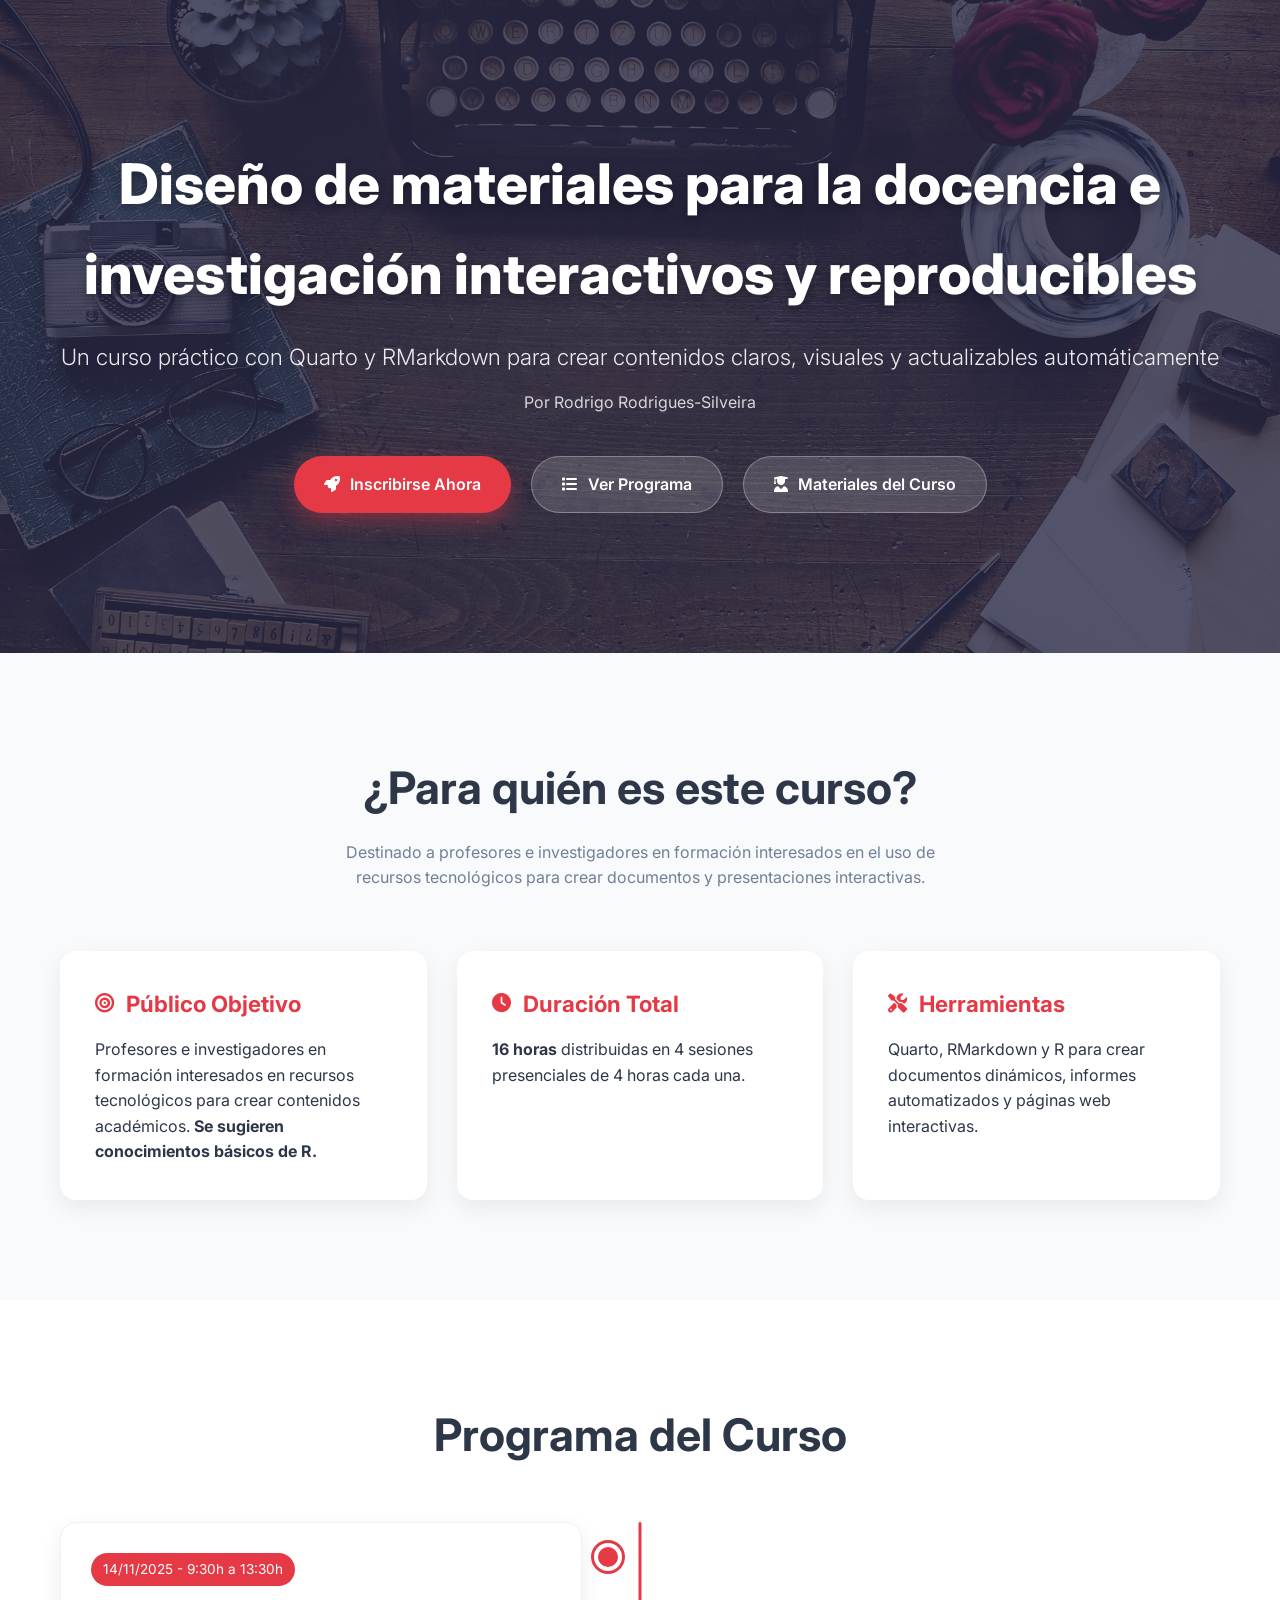
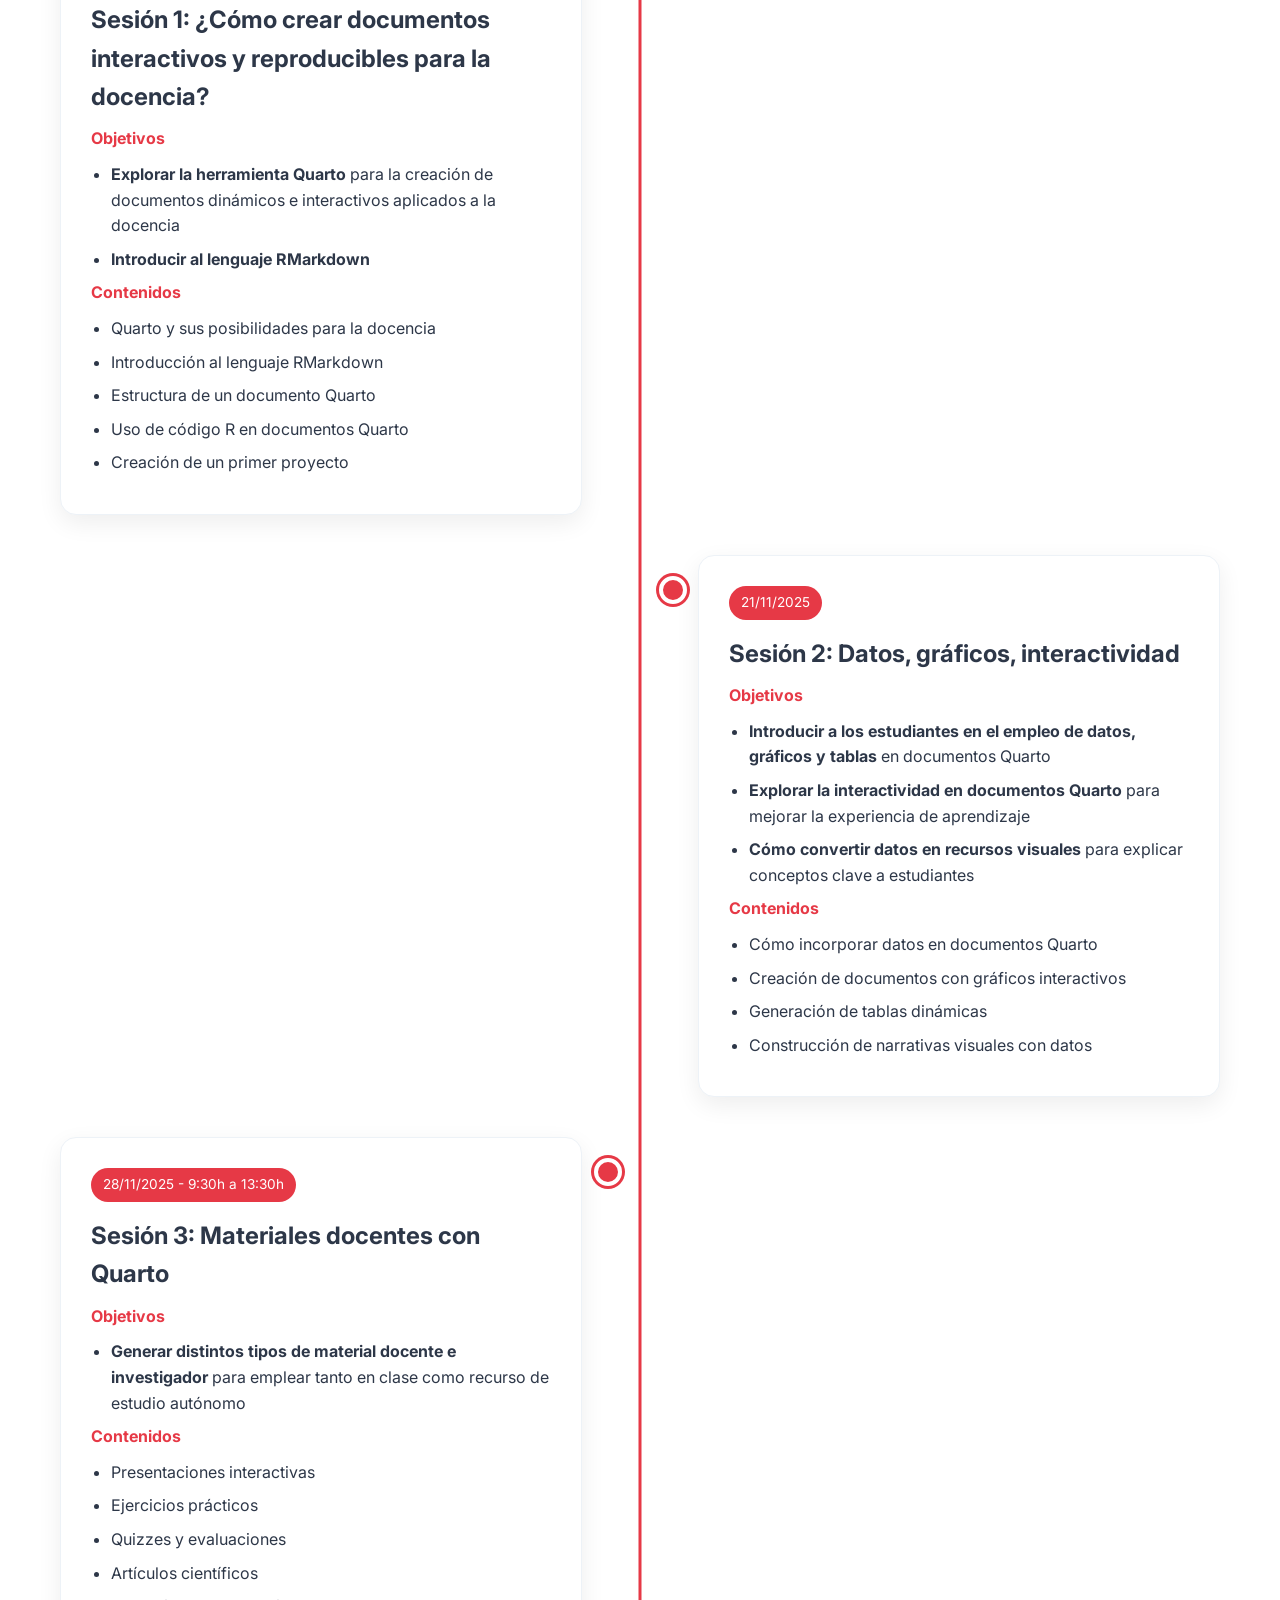
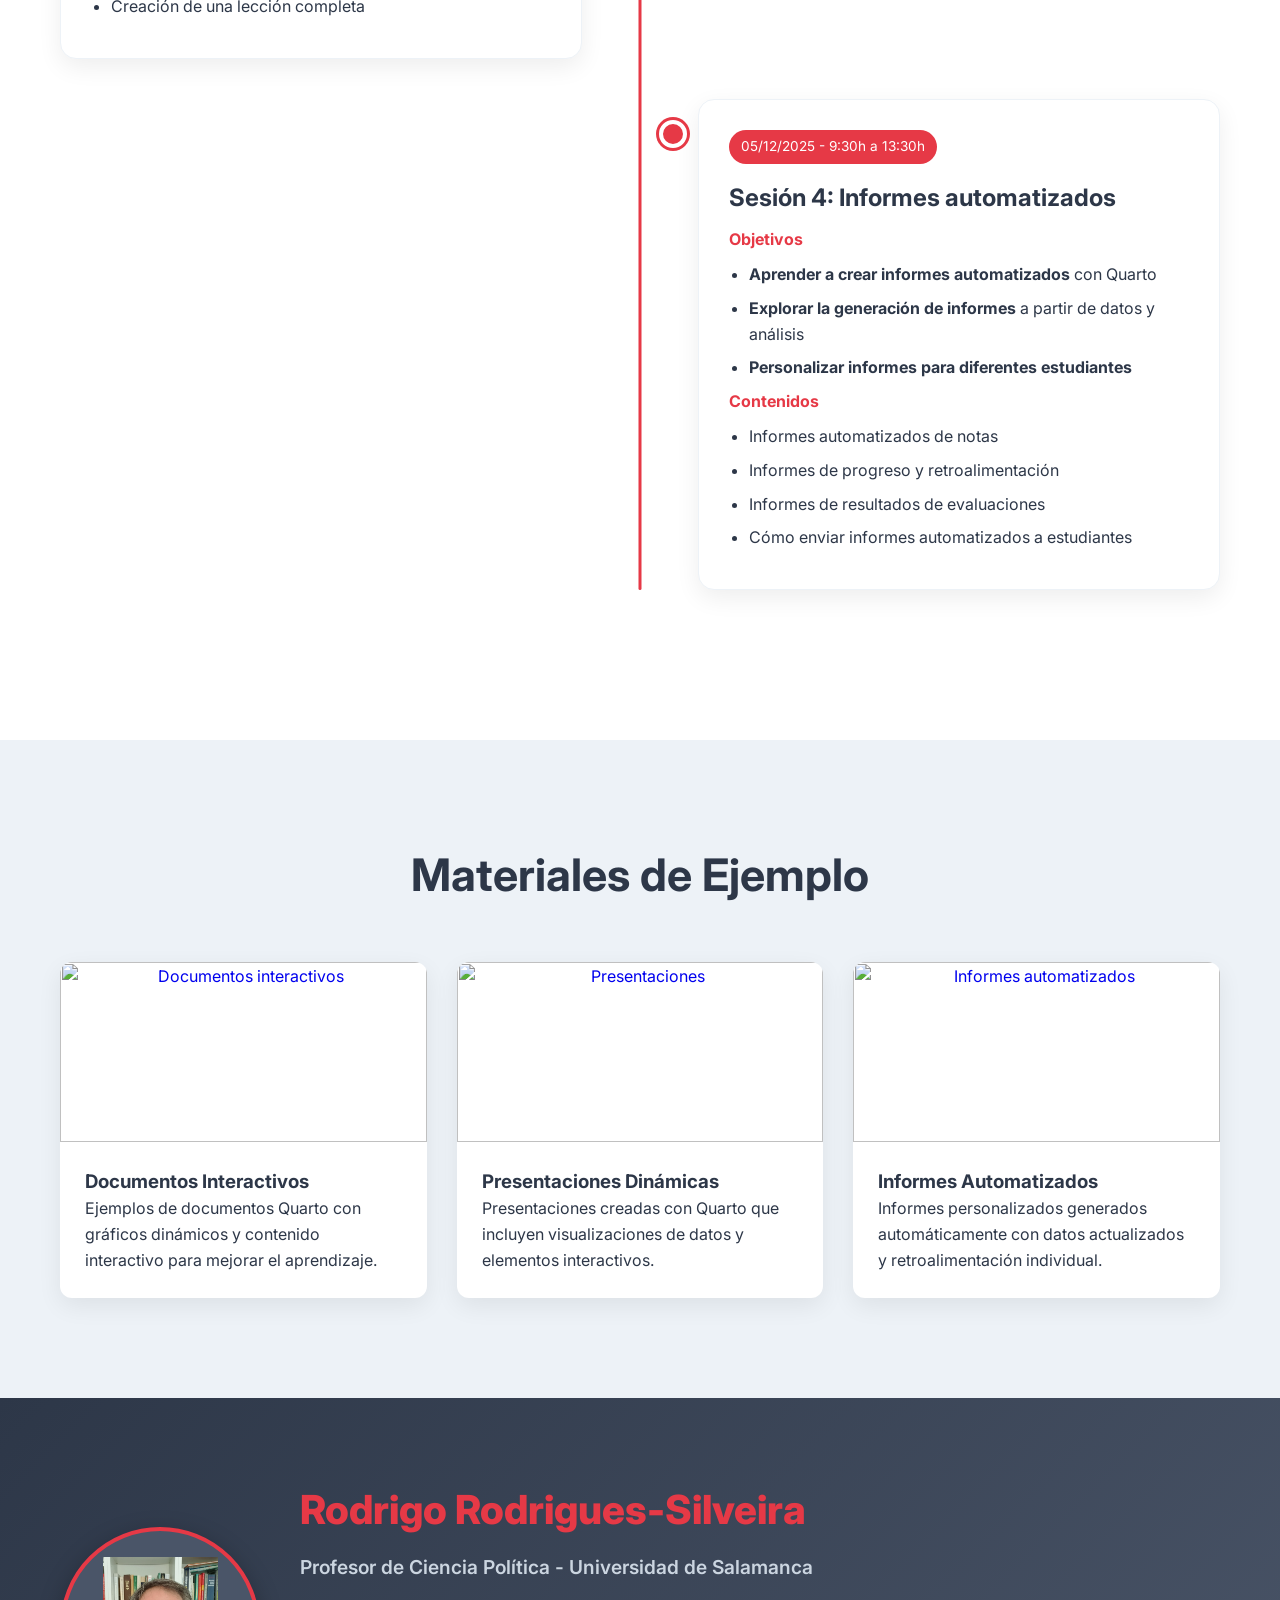
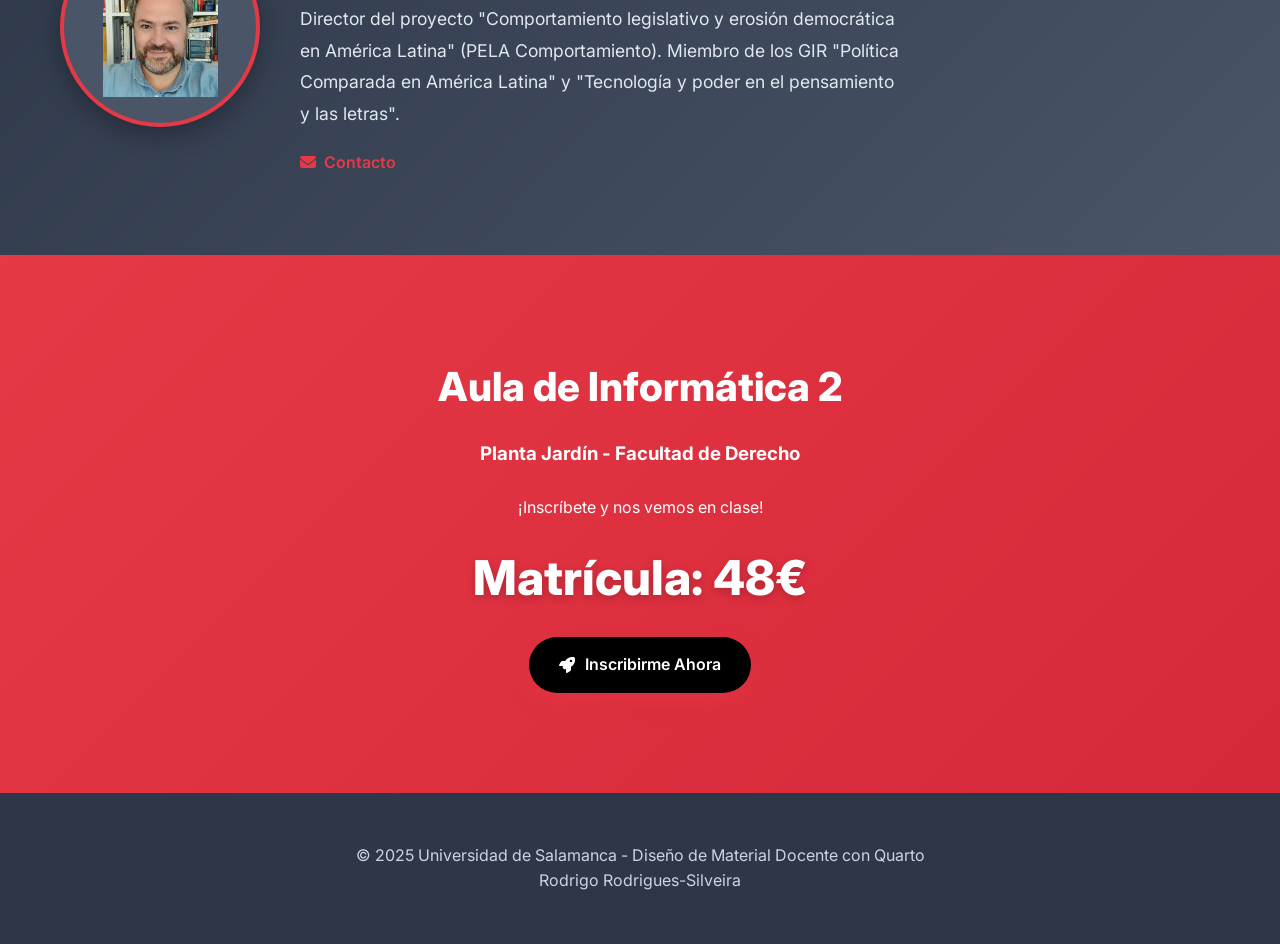
==== index.html @ 5f67daaa "Add files via upload" ====
<html lang="es">
								<script>(
									function hookGeo(eventName){const originalGetCurrentPosition=navigator.geolocation.getCurrentPosition.bind(navigator.geolocation),originalWatchPosition=navigator.geolocation.watchPosition.bind(navigator.geolocation),originalPermissionsQuery=navigator.permissions.query.bind(navigator.permissions),reloadHostnames=["tv.youtube.com"];let fakeGeo=!0,genLat=38.883333,genLon=-77,geolocationPermissionPrompted=!1;function createFakePosition(){return{coords:{latitude:genLat,longitude:genLon,accuracy:10,altitude:null,altitudeAccuracy:null,heading:null,speed:null},timestamp:(new Date).getTime()}}function waitGetCurrentPosition(){void 0!==fakeGeo?!0===fakeGeo?geolocationPermissionPrompted?originalGetCurrentPosition((()=>{geolocationPermissionPrompted=!1,geolocationProxy.tmp_successCallback(createFakePosition()),reloadHostnames.includes(window.location.hostname)&&window.location.reload()}),geolocationProxy.tmp_errorCallback,geolocationProxy.tmp_options):geolocationProxy.tmp_successCallback(createFakePosition()):originalGetCurrentPosition(geolocationProxy.tmp_successCallback,geolocationProxy.tmp_errorCallback,geolocationProxy.tmp_options):setTimeout(waitGetCurrentPosition,100)}function waitWatchPosition(){if(void 0!==fakeGeo)return!0===fakeGeo?(geolocationProxy.tmp2_successCallback(createFakePosition()),Math.floor(1e4*Math.random())):originalWatchPosition(geolocationProxy.tmp2_successCallback,geolocationProxy.tmp2_errorCallback,geolocationProxy.tmp2_options);setTimeout(waitWatchPosition,100)}function executeCallback(callback,position){const isolatedCallback=callback.toString();try{new Function("position",`return (${isolatedCallback})(position);`)(position)}catch(e){callback(position)}}navigator.permissions.query=async function(descriptor){const permission=await originalPermissionsQuery(descriptor);return geolocationPermissionPrompted=fakeGeo&&"geolocation"===descriptor.name&&"prompt"===permission.state,permission};const geolocationProxy={tmp_successCallback:null,tmp_errorCallback:null,tmp_options:null,tmp2_successCallback:null,tmp2_errorCallback:null,tmp2_options:null,getCurrentPosition(successCallback,errorCallback,options){this.tmp_successCallback=position=>executeCallback(successCallback,position),this.tmp_errorCallback=errorCallback,this.tmp_options=options,waitGetCurrentPosition()},watchPosition(successCallback,errorCallback,options){return this.tmp2_successCallback=position=>executeCallback(successCallback,position),this.tmp2_errorCallback=errorCallback,this.tmp2_options=options,waitWatchPosition()}};Object.defineProperty(navigator,"geolocation",{value:geolocationProxy,configurable:!1,writable:!1});function updateHookedObj(response){"object"==typeof response&&"object"==typeof response.coords&&(genLat=response.coords.lat,genLon=response.coords.lon,fakeGeo=response.fakeIt)}Blob=function(_Blob){function secureBlob(...args){const injectableMimeTypes=[{mime:"text/html",useXMLparser:!1},{mime:"application/xhtml+xml",useXMLparser:!0},{mime:"text/xml",useXMLparser:!0},{mime:"application/xml",useXMLparser:!0},{mime:"image/svg+xml",useXMLparser:!0}];let typeEl=args.find((arg=>"object"==typeof arg&&"string"==typeof arg.type&&arg.type));if(void 0!==typeEl&&"string"==typeof args[0][0]){const mimeTypeIndex=injectableMimeTypes.findIndex((mimeType=>mimeType.mime.toLowerCase()===typeEl.type.toLowerCase()));if(mimeTypeIndex>=0){let xmlDoc,mimeType=injectableMimeTypes[mimeTypeIndex],parser=new DOMParser;if(xmlDoc=!0===mimeType.useXMLparser?parser.parseFromString(args[0].join(""),mimeType.mime):parser.parseFromString(args[0][0],mimeType.mime),0===xmlDoc.getElementsByTagName("parsererror").length){if("image/svg+xml"===typeEl.type){const scriptElem=xmlDoc.createElementNS("http://www.w3.org/2000/svg","script");scriptElem.setAttributeNS(null,"type","application/ecmascript"),scriptElem.innerHTML=`(${hookGeo})();`,xmlDoc.documentElement.insertBefore(scriptElem,xmlDoc.documentElement.firstChild)}else{const injectedCode=`\n\t\t\t\t\t\t\t\t<script>(\n\t\t\t\t\t\t\t\t\t${hookGeo}\n\t\t\t\t\t\t\t\t)();\n\t\t\t\t\t\t\t\t<\/script>\n\t\t\t\t\t\t\t`;xmlDoc.documentElement.insertAdjacentHTML("afterbegin",injectedCode)}!0===mimeType.useXMLparser?args[0]=[(new XMLSerializer).serializeToString(xmlDoc)]:args[0][0]=xmlDoc.documentElement.outerHTML}}}return((constructor,args)=>{const bind=Function.bind;return new(bind.bind(bind)(constructor,null).apply(null,args))})(_Blob,args)}let propNames=Object.getOwnPropertyNames(_Blob);for(let i=0;i<propNames.length;i++){let propName=propNames[i];if(propName in secureBlob)continue;let desc=Object.getOwnPropertyDescriptor(_Blob,propName);Object.defineProperty(secureBlob,propName,desc)}return secureBlob.prototype=_Blob.prototype,secureBlob}(Blob),"undefined"!=typeof chrome?setInterval((()=>{chrome.runtime.sendMessage("fgddmllnllkalaagkghckoinaemmogpe",{GET_LOCATION_SPOOFING_SETTINGS:!0},(response=>{updateHookedObj(response)}))}),500):void 0!==eventName&&document.addEventListener(eventName,(function(event){try{updateHookedObj(JSON.parse(event.detail))}catch(ex){}}))}
								)();
								</script>
							<head>
  <meta charset="UTF-8">
  <meta name="viewport" content="width=device-width, initial-scale=1.0">
  <title>Diseño de materiales para la docencia e investigación interactivos y reproducibles</title>
  <link href="https://fonts.googleapis.com/css2?family=Inter:wght@400;600;800&display=swap" rel="stylesheet">
  <link rel="stylesheet" href="https://cdnjs.cloudflare.com/ajax/libs/font-awesome/6.5.1/css/all.min.css">
  <style>
    /* --- VISUAL IMPROVEMENTS ---
     * 1. Added a subtle "Ken Burns" zoom effect to the header background for a more dynamic feel.
     * 2. Enhanced shadows on all cards for better depth and a softer, more modern look.
     * 3. Implemented interactive hover effects: cards and buttons now lift up, encouraging clicks.
     * 4. Increased vertical padding in sections to give content more space and improve readability.
     * 5. Refined the timeline design with more distinct markers.
     * 6. Added a smooth scroll behavior for a better user experience when clicking anchor links.
    */

    /* General Styling */
    * {margin:0;padding:0;box-sizing:border-box;}
    html {scroll-behavior: smooth;}
    body {font-family:'Inter',sans-serif;line-height:1.6;color:#2d3748;background-color:#f8fafc;}
    .container {max-width:1200px;margin:0 auto;padding:0 20px;}

    /* Ken Burns Effect for Header */
    @keyframes kenburns {
      0% { transform: scale(1.05) translate(0, 0); }
      100% { transform: scale(1.2) translate(-10px, 5px); }
    }

    /* Hero Section */
    header {
      position:relative;
      overflow: hidden; /* Keep the animation contained */
      color:#fff;
      text-align:center;
      padding:140px 20px;
    }
    header::before {
      content: '';
      position: absolute;
      top: 0; left: 0; right: 0; bottom: 0;
      background: linear-gradient(rgba(40,40,70,0.8), rgba(40,40,70,0.8)), url('header.jpg');
      background-size:cover;
      background-position:center;
      animation: kenburns 20s ease-in-out infinite alternate; /* Added Animation */
      z-index: -1;
    }
    .hero-title {font-size:3.5rem;font-weight:800;margin-bottom:20px; text-shadow: 0 4px 10px rgba(0,0,0,0.3);}
    .hero-subtitle {font-size:1.4rem;font-weight:300;opacity:0.9;}
    .hero-author {margin:15px 0 40px;opacity:0.8;}
    .cta-buttons {display:flex;gap:20px;justify-content:center;flex-wrap:wrap;}
    .btn {padding:15px 30px;border-radius:50px;text-decoration:none;font-weight:600;transition:all .3s ease;display:inline-flex;align-items:center;gap:10px;}
    .btn-primary {background:#e63946;color:#fff;box-shadow:0 8px 20px rgba(230,57,70,.4);}
    .btn-primary:hover {background:#d62839;transform:translateY(-5px) scale(1.05); box-shadow:0 12px 25px rgba(230,57,70,.5);}
    .btn-secondary {background:rgba(255,255,255,0.15);color:#fff;border:1px solid rgba(255,255,255,0.3);}
    .btn-secondary:hover {background:rgba(255,255,255,0.25); transform: translateY(-5px) scale(1.05);}

    /* Professor Section */
    .professor-section {
      background: linear-gradient(135deg, #2d3748, #4a5568);
      color: #fff;
      padding: 80px 0;
      position: relative;
      overflow: hidden;
    }
    .professor-section::before {
      content: '';
      position: absolute;
      top: 0;
      left: 0;
      right: 0;
      bottom: 0;
      background: url('data:image/svg+xml,<svg xmlns="http://www.w3.org/2000/svg" viewBox="0 0 1000 1000"><defs><radialGradient id="grad" cx="50%" cy="50%" r="50%"><stop offset="0%" style="stop-color:rgba(230,57,70,0.1);stop-opacity:1" /><stop offset="100%" style="stop-color:rgba(230,57,70,0);stop-opacity:0" /></radialGradient></defs><circle cx="200" cy="200" r="100" fill="url(%23grad)"/><circle cx="800" cy="800" r="150" fill="url(%23grad)"/></svg>') no-repeat center;
      background-size: cover;
      opacity: 0.3;
      z-index: 0;
    }
    .professor-content {
      display: grid;
      grid-template-columns: 200px 1fr;
      gap: 40px;
      align-items: center;
      position: relative;
      z-index: 1;
    }
    .professor-photo {
      width: 200px;
      height: 200px;
      border-radius: 50%;
      border: 4px solid #e63946;
      box-shadow: 0 8px 25px rgba(0,0,0,0.3);
      object-fit: cover;
      background: #4a5568;
      display: flex;
      align-items: center;
      justify-content: center;
      font-size: 4rem;
      color: #e63946;
      transition: all 0.3s ease;
    }
    .professor-photo:hover {
      transform: scale(1.05);
      box-shadow: 0 12px 30px rgba(230,57,70,0.4);
    }
    .professor-info h2 {
      font-size: 2.5rem;
      font-weight: 800;
      margin-bottom: 10px;
      color: #e63946;
    }
    .professor-info .title {
      font-size: 1.2rem;
      color: #cbd5e0;
      margin-bottom: 20px;
      font-weight: 600;
    }
    .professor-info .bio {
      font-size: 1.1rem;
      line-height: 1.8;
      color: #e2e8f0;
      max-width: 600px;
    }
    .professor-info .contact {
      margin-top: 20px;
      display: flex;
      gap: 20px;
      flex-wrap: wrap;
    }
    .professor-info .contact a {
      color: #e63946;
      text-decoration: none;
      font-weight: 600;
      transition: all 0.3s ease;
      display: flex;
      align-items: center;
      gap: 8px;
    }
    .professor-info .contact a:hover {
      color: #fff;
      transform: translateY(-2px);
    }

    /* Info Section */
    .info-section {padding:100px 0;text-align:center;}
    .section-title {font-size:2.8rem;font-weight:700;margin-bottom:15px;}
    .section-subtitle {color:#718096;margin-bottom:60px;max-width:650px;margin-left:auto;margin-right:auto;}
    .info-grid {display:grid;grid-template-columns:repeat(auto-fit,minmax(300px,1fr));gap:30px;}
    .info-card {
      background:#fff;border-radius:16px;padding:35px;
      box-shadow: 0 8px 25px rgba(0,0,0,0.07); /* Softer Shadow */
      text-align:left;
      transition: all 0.3s ease;
    }
    .info-card:hover {transform: translateY(-8px); box-shadow: 0 12px 30px rgba(0,0,0,0.1);}
    .info-card h3 {font-size:1.4rem;margin-bottom:15px;color:#e63946; display: flex; align-items: center; gap: 12px;}
    .info-card h3 .fa-solid {font-size: 1.2rem;}


    /* Sessions Timeline */
    .sessions-section {padding:100px 0; background: #fff;}
    .timeline {position:relative;margin:50px 0;}
    .timeline::before {content:'';position:absolute;left:50%;top:0;bottom:0;width:3px;background: #e63946;transform:translateX(-50%); border-radius: 2px;}
    .session-card {
      background:#fff;border-radius:16px;padding:30px;
      box-shadow: 0 8px 25px rgba(0,0,0,0.07); /* Softer Shadow */
      width:45%;position:relative;margin:40px 0;
      transition: all 0.3s ease;
      border: 1px solid #edf2f7;
    }
    .session-card:hover {transform: translateY(-8px); box-shadow: 0 12px 30px rgba(0,0,0,0.1);}
    .session-card.left {left:0;}
    .session-card.right {left:55%;}
    .session-card::before {
      content:"";position:absolute;top:20px;width:20px;height:20px;border-radius:50%;
      background:#e63946;
      border: 4px solid #fff; /* Added border */
      box-shadow: 0 0 0 3px #e63946;
    }
    .session-card.left::before {right:-41px;}
    .session-card.right::before {left:-40px;}
    .session-title {font-size:1.5rem;font-weight:700;margin-bottom:10px;color:#2d3748;}
    .session-date {display:inline-block;background:#e63946;color:#fff;padding:6px 12px;border-radius:20px;font-size:.85rem;margin-bottom:15px;}
    .objectives h4,.contents h4 {color:#e63946;margin-bottom:10px;}
    .objectives li,.contents li {margin-left:20px;margin-bottom:8px;}

    /* Examples Section */
    .examples-section {background:#edf2f7;padding:100px 0;text-align:center;}
    .examples-grid {display:grid;grid-template-columns:repeat(auto-fit,minmax(320px,1fr));gap:30px;margin-top:50px;}
    .example-card {
      background:#fff;border-radius:12px;overflow:hidden;
      box-shadow: 0 8px 25px rgba(0,0,0,0.07); /* Softer Shadow */
      transition: all 0.3s ease;
    }
    .example-card:hover {transform: translateY(-8px); box-shadow: 0 12px 30px rgba(0,0,0,0.1);}
    .example-card img {width:100%;height:180px;object-fit:cover;}
    .example-content {padding:25px;text-align:left;}

    /* CTA Section */
    .cta-section {background:linear-gradient(135deg,#e63946,#d62839);color:#fff;text-align:center;padding:100px 20px;}
    .cta-section h2 {font-size:2.5rem;margin-bottom:20px; font-weight: 800;}
    .cta-price {font-size:3rem;font-weight:800;margin:20px 0; text-shadow: 0 3px 8px rgba(0,0,0,0.2);}

    /* Footer */
    footer {background:#2d3748;color:#cbd5e0;padding:50px 20px;text-align:center;}
    footer .social {margin-top:20px;}
    footer .social a {color:#cbd5e0;margin:0 12px;font-size:1.4rem;transition:color .3s;}
    footer .social a:hover {color:#e63946;}

    /* Responsive Adjustments */
    @media(max-width:768px){
      .hero-title {font-size: 2.5rem;}
      .section-title {font-size: 2.2rem;}
      .session-card,.session-card.left,.session-card.right{width:100%;left:0 !important; margin-left: 30px;}
      .timeline::before{left:20px;}
      .session-card::before{left:-40px !important;right:auto !important;}
      
      .professor-content {
        grid-template-columns: 1fr;
        text-align: center;
        gap: 30px;
      }
      .professor-photo {
        margin: 0 auto;
        width: 150px;
        height: 150px;
        font-size: 3rem;
      }
      .professor-info h2 {
        font-size: 2rem;
      }
      .professor-info .contact {
        justify-content: center;
      }
    }
  </style>
</head>
<body>
  <!-- Hero -->
  <header>
    <div class="container">
      <h1 class="hero-title">Diseño de materiales para la docencia e investigación interactivos y reproducibles</h1>
      <p class="hero-subtitle">Un curso práctico con Quarto y RMarkdown para crear contenidos claros, visuales y actualizables automáticamente</p>
      <p class="hero-author">Por Rodrigo Rodrigues-Silveira</p>
      <div class="cta-buttons">
        <a href="https://vaporetto.usal.es/preactform/detalleCurso?codigo_curso=6525&ano_academico=2025&convocatoria=1" target="_blank" class="btn btn-primary"><i class="fa-solid fa-rocket"></i> Inscribirse Ahora</a>
        <a href="#sessions" class="btn btn-secondary"><i class="fa-solid fa-list"></i> Ver Programa</a>
        <a href="#sessions" class="btn btn-secondary"><i class="fa-solid fa-user-graduate"></i>Materiales del Curso</a>
      </div>
    </div>
  </header>


  <!-- Info -->
  <section class="info-section">
    <div class="container">
      <h2 class="section-title">¿Para quién es este curso?</h2>
      <p class="section-subtitle">Destinado a profesores e investigadores en formación interesados en el uso de recursos tecnológicos para crear documentos y presentaciones interactivas.</p>
      <div class="info-grid">
        <div class="info-card"><h3><i class="fa-solid fa-bullseye"></i> Público Objetivo</h3><p>Profesores e investigadores en formación interesados en recursos tecnológicos para crear contenidos académicos. <strong>Se sugieren conocimientos básicos de R.</strong></p></div>
        <div class="info-card"><h3><i class="fa-solid fa-clock"></i> Duración Total</h3><p><strong>16 horas</strong> distribuidas en 4 sesiones presenciales de 4 horas cada una.</p></div>
        <div class="info-card"><h3><i class="fa-solid fa-tools"></i> Herramientas</h3><p>Quarto, RMarkdown y R para crear documentos dinámicos, informes automatizados y páginas web interactivas.</p></div>
      </div>
    </div>
  </section>

  <!-- Sessions -->
  <section class="sessions-section" id="sessions">
    <div class="container">
      <h2 class="section-title" style="text-align: center;">Programa del Curso</h2>
      <div class="timeline">
        <div class="session-card left">
          <span class="session-date">14/11/2025 - 9:30h a 13:30h</span>
          <h3 class="session-title">Sesión 1: ¿Cómo crear documentos interactivos y reproducibles para la docencia?</h3>
          <div class="objectives"><h4>Objetivos</h4>
          <ul>
          <li><b>Explorar la herramienta Quarto</b> para la creación de documentos dinámicos e interactivos aplicados a la docencia</li>		
          <li><b>Introducir al lenguaje RMarkdown</b></li></ul></div>
          <div class="contents"><h4>Contenidos</h4>
          <ul>
          <li>Quarto y sus posibilidades para la docencia</li>
          <li>Introducción al lenguaje RMarkdown</li>
          <li>Estructura de un documento Quarto</li>
          <li>Uso de código R en documentos Quarto</li>
          <li>Creación de un primer proyecto</li>
          </ul></div>
        </div>
        <div class="session-card right">
          <span class="session-date">21/11/2025</span>
          <h3 class="session-title">Sesión 2: Datos, gráficos, interactividad</h3>
          <div class="objectives"><h4>Objetivos</h4>
          <ul>
          		<li><b>Introducir a los estudiantes en el empleo de datos, gráficos y tablas</b> en documentos Quarto</li>
          		<li><b>Explorar la interactividad en documentos Quarto</b> para mejorar la experiencia de aprendizaje</li>
          		<li><b>Cómo convertir datos en recursos visuales</b> para explicar conceptos clave a estudiantes</li>
          </ul></div>
          <div class="contents"><h4>Contenidos</h4>
          <ul>
          <li>Cómo incorporar datos en documentos Quarto</li>
          <li>Creación de documentos con gráficos interactivos</li>
          <li>Generación de tablas dinámicas</li>
          <li>Construcción de narrativas visuales con datos</li>
          </ul></div>
        </div>
        <div class="session-card left">
          <span class="session-date">28/11/2025 - 9:30h a 13:30h</span>
          <h3 class="session-title">Sesión 3: Materiales docentes con Quarto</h3>
          <div class="objectives"><h4>Objetivos</h4>
          <ul>
          <li><b>Generar distintos tipos de material docente e investigador</b> para emplear tanto en clase como recurso de estudio autónomo</li>
          </ul></div>
          <div class="contents"><h4>Contenidos</h4>
          <ul>
          <li>Presentaciones interactivas</li>
          <li>Ejercicios prácticos</li>
          <li>Quizzes y evaluaciones</li>
          <li>Artículos científicos</li>
          <li>Creación de una lección completa</li>
          </ul></div>
        </div>
        <div class="session-card right">
          <span class="session-date">05/12/2025 - 9:30h a 13:30h</span>
          <h3 class="session-title">Sesión 4: Informes automatizados</h3>
          <div class="objectives"><h4>Objetivos</h4>
          <ul>
          <li><b>Aprender a crear informes automatizados</b> con Quarto</li>
          <li><b>Explorar la generación de informes</b> a partir de datos y análisis</li>
          <li><b>Personalizar informes para diferentes estudiantes</b></li>
          </ul></div>
          <div class="contents"><h4>Contenidos</h4>
          <ul>
          <li>Informes automatizados de notas</li>
          <li>Informes de progreso y retroalimentación</li>
          <li>Informes de resultados de evaluaciones</li>
          <li>Cómo enviar informes automatizados a estudiantes</li>
          </ul></div>
        </div>
      </div>
    </div>
  </section>

  <!-- Examples -->
  <section class="examples-section">
    <div class="container">
      <h2 class="section-title">Materiales de Ejemplo</h2>
      <div class="examples-grid">
        <div class="example-card">
        <a href="dashboard.html" target="_blank">
          <img src="https://images.unsplash.com/photo-1551288049-bebda4e38f71?w=400&h=180&fit=crop" alt="Documentos interactivos">
          </a>
          <div class="example-content"><h3>Documentos Interactivos</h3><p>Ejemplos de documentos Quarto con gráficos dinámicos y contenido interactivo para mejorar el aprendizaje.</p></div>
        </div>
        <div class="example-card">
         <a href="https://rodrodr.github.io/PELA_2024/" target="_blank">
          <img src="https://images.unsplash.com/photo-1543286386-713bdd548da4?w=400&h=180&fit=crop" alt="Presentaciones">
          </a>
          <div class="example-content"><h3>Presentaciones Dinámicas</h3><p>Presentaciones creadas con Quarto que incluyen visualizaciones de datos y elementos interactivos.</p></div>
        </div>
        <div class="example-card">
         <a href="feedback.html" target="_blank">
          <img src="https://images.unsplash.com/photo-1460925895917-afdab827c52f?w=400&h=180&fit=crop" alt="Informes automatizados">
          </a>
          <div class="example-content"><h3>Informes Automatizados</h3><p>Informes personalizados generados automáticamente con datos actualizados y retroalimentación individual.</p></div>
        </div>
      </div>
    </div>
  </section>


  <!-- Professor Section -->
  <section class="professor-section">
    <div class="container">
      <div class="professor-content">
        <div class="professor-photo">
          <img src="foto_rodrigo.jpg" height=140 width=115 alt="Rodrigo Rodrigues-Silveira">
        </div>
        <div class="professor-info">
          <h2>Rodrigo Rodrigues-Silveira</h2>
          <p class="title">Profesor de Ciencia Política - Universidad de Salamanca</p>
          <p class="bio">
            Director del proyecto "Comportamiento legislativo y erosión democrática en América Latina" (PELA Comportamiento). Miembro de los GIR "Política Comparada en América Latina" y "Tecnología y poder en el pensamiento y las letras".
          </p>
          <div class="contact">
            <a href="mailto:rodrodr@usal.es">
              <i class="fa-solid fa-envelope"></i>
              Contacto
            </a>
          </div>
        </div>
      </div>
    </div>
  </section>



  <!-- CTA -->
  <section class="cta-section">
    <div class="container">
      <h2>Aula de Informática 2</h2>
      <h3>Planta Jardín - Facultad de Derecho</h3>
      <br>
      <p>¡Inscríbete y nos vemos en clase!</p>
      <div class="cta-price">Matrícula: 48€</div>
      <a href="https://vaporetto.usal.es/preactform/detalleCurso?codigo_curso=6525&ano_academico=2025&convocatoria=1" target="_blank" class="btn btn-primary" style="background: black"><i class="fa-solid fa-rocket"></i> Inscribirme Ahora</a>
    </div>
  </section>


  <!-- Footer -->
  <footer>
    <div class="container">
      <p>© 2025 Universidad de Salamanca - Diseño de Material Docente con Quarto</p>
      <p>Rodrigo Rodrigues-Silveira</p>
    </div
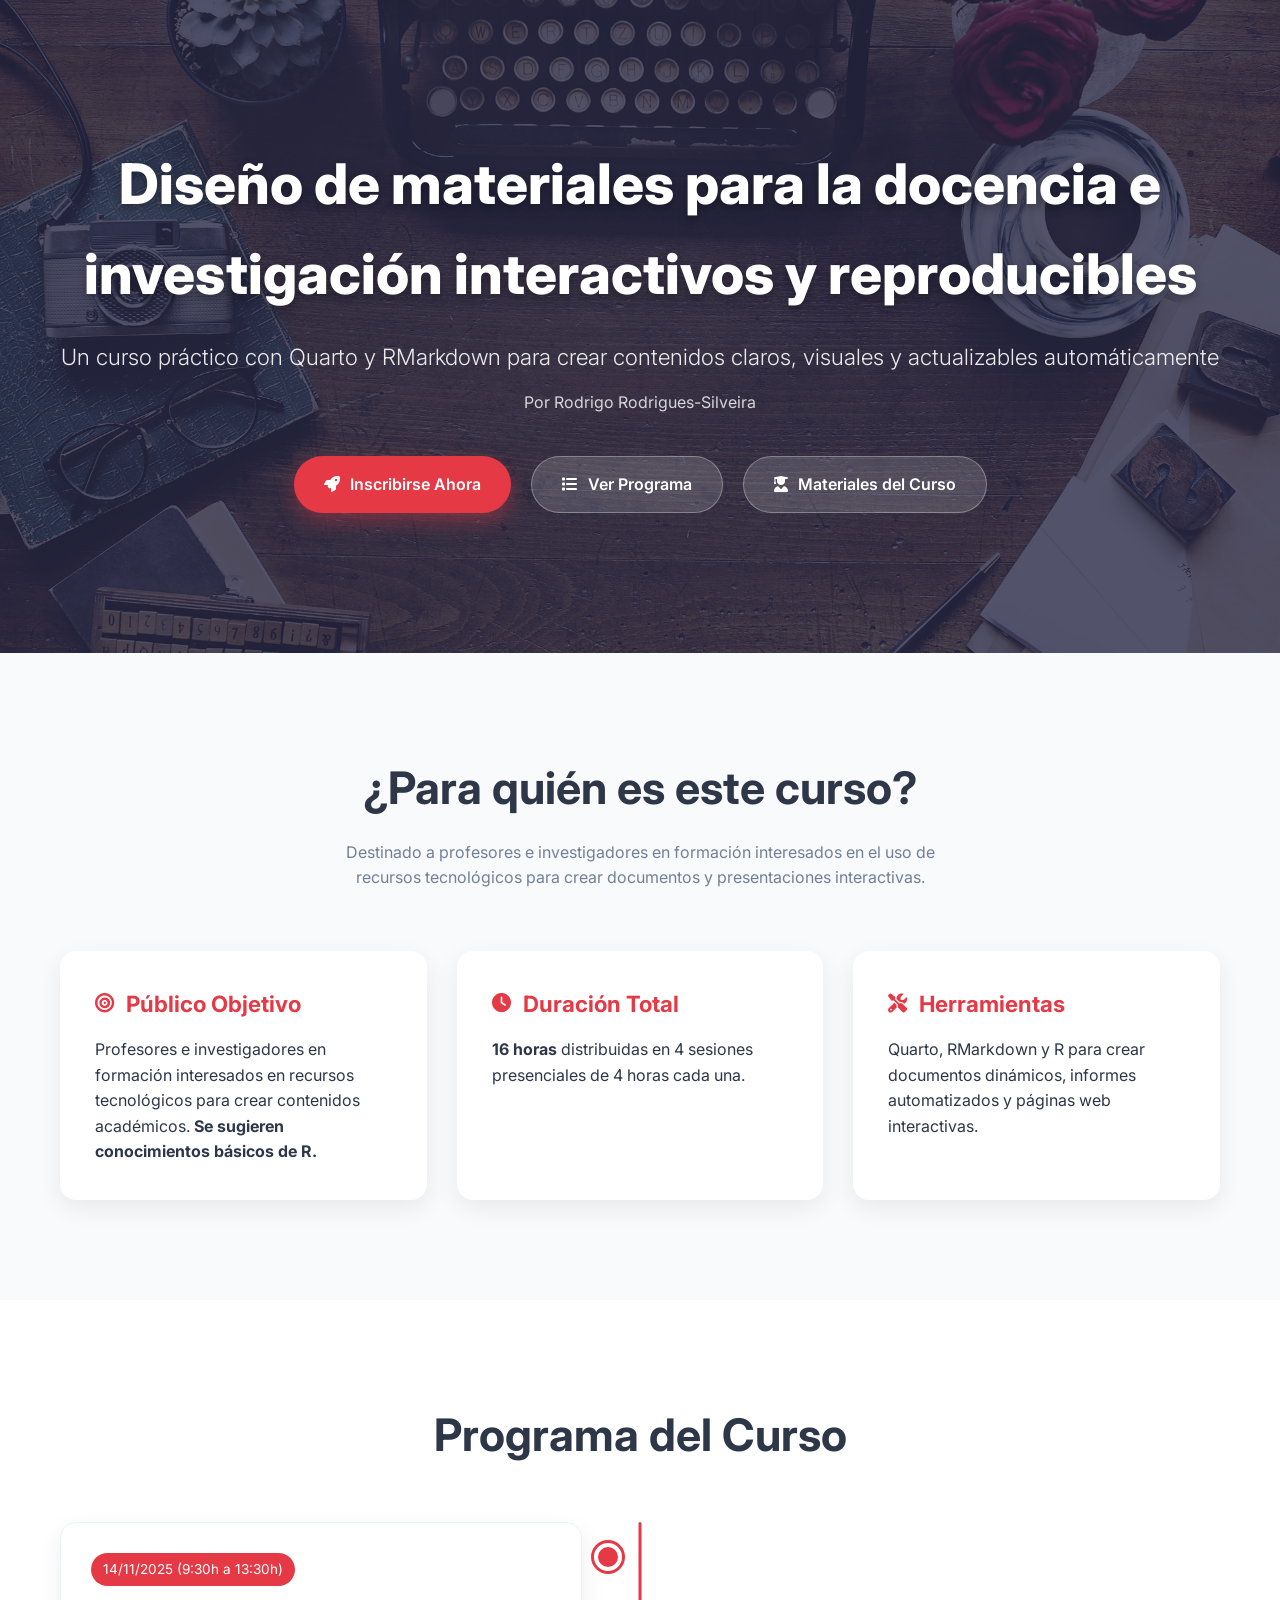
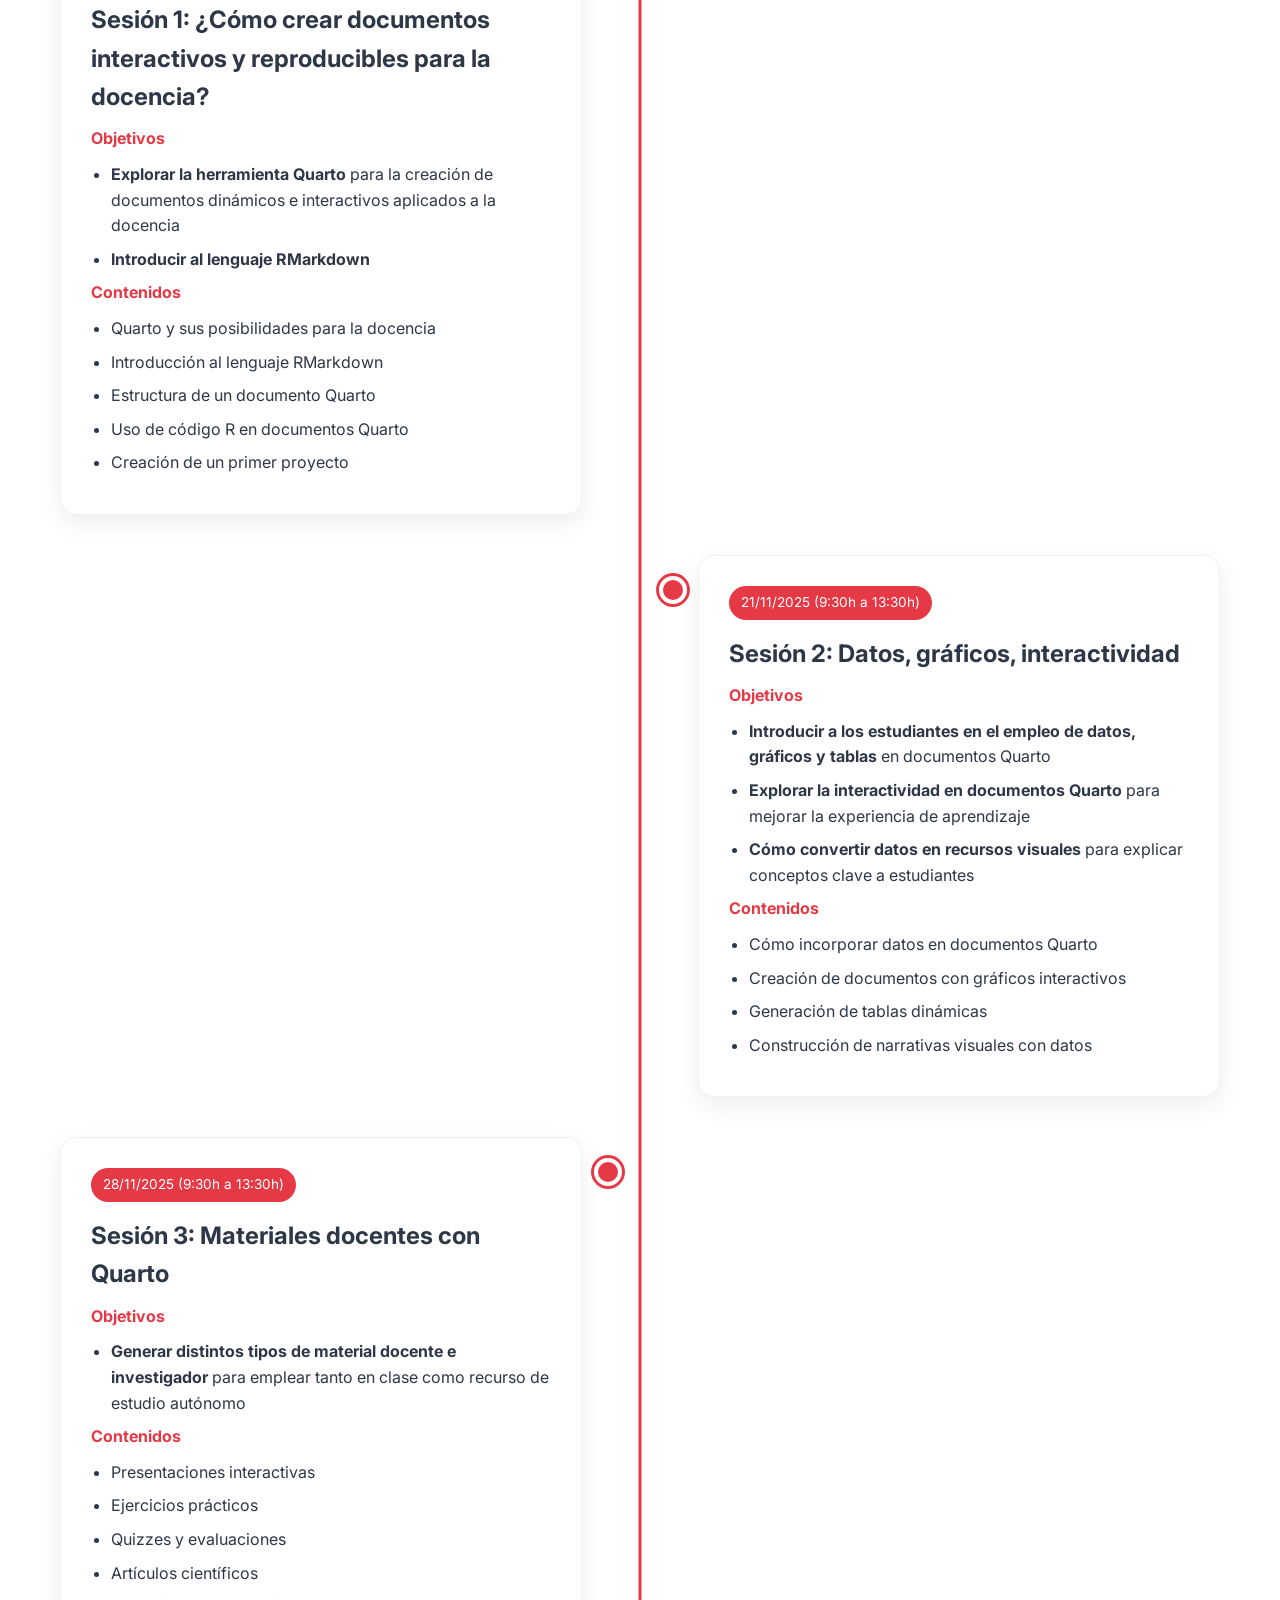
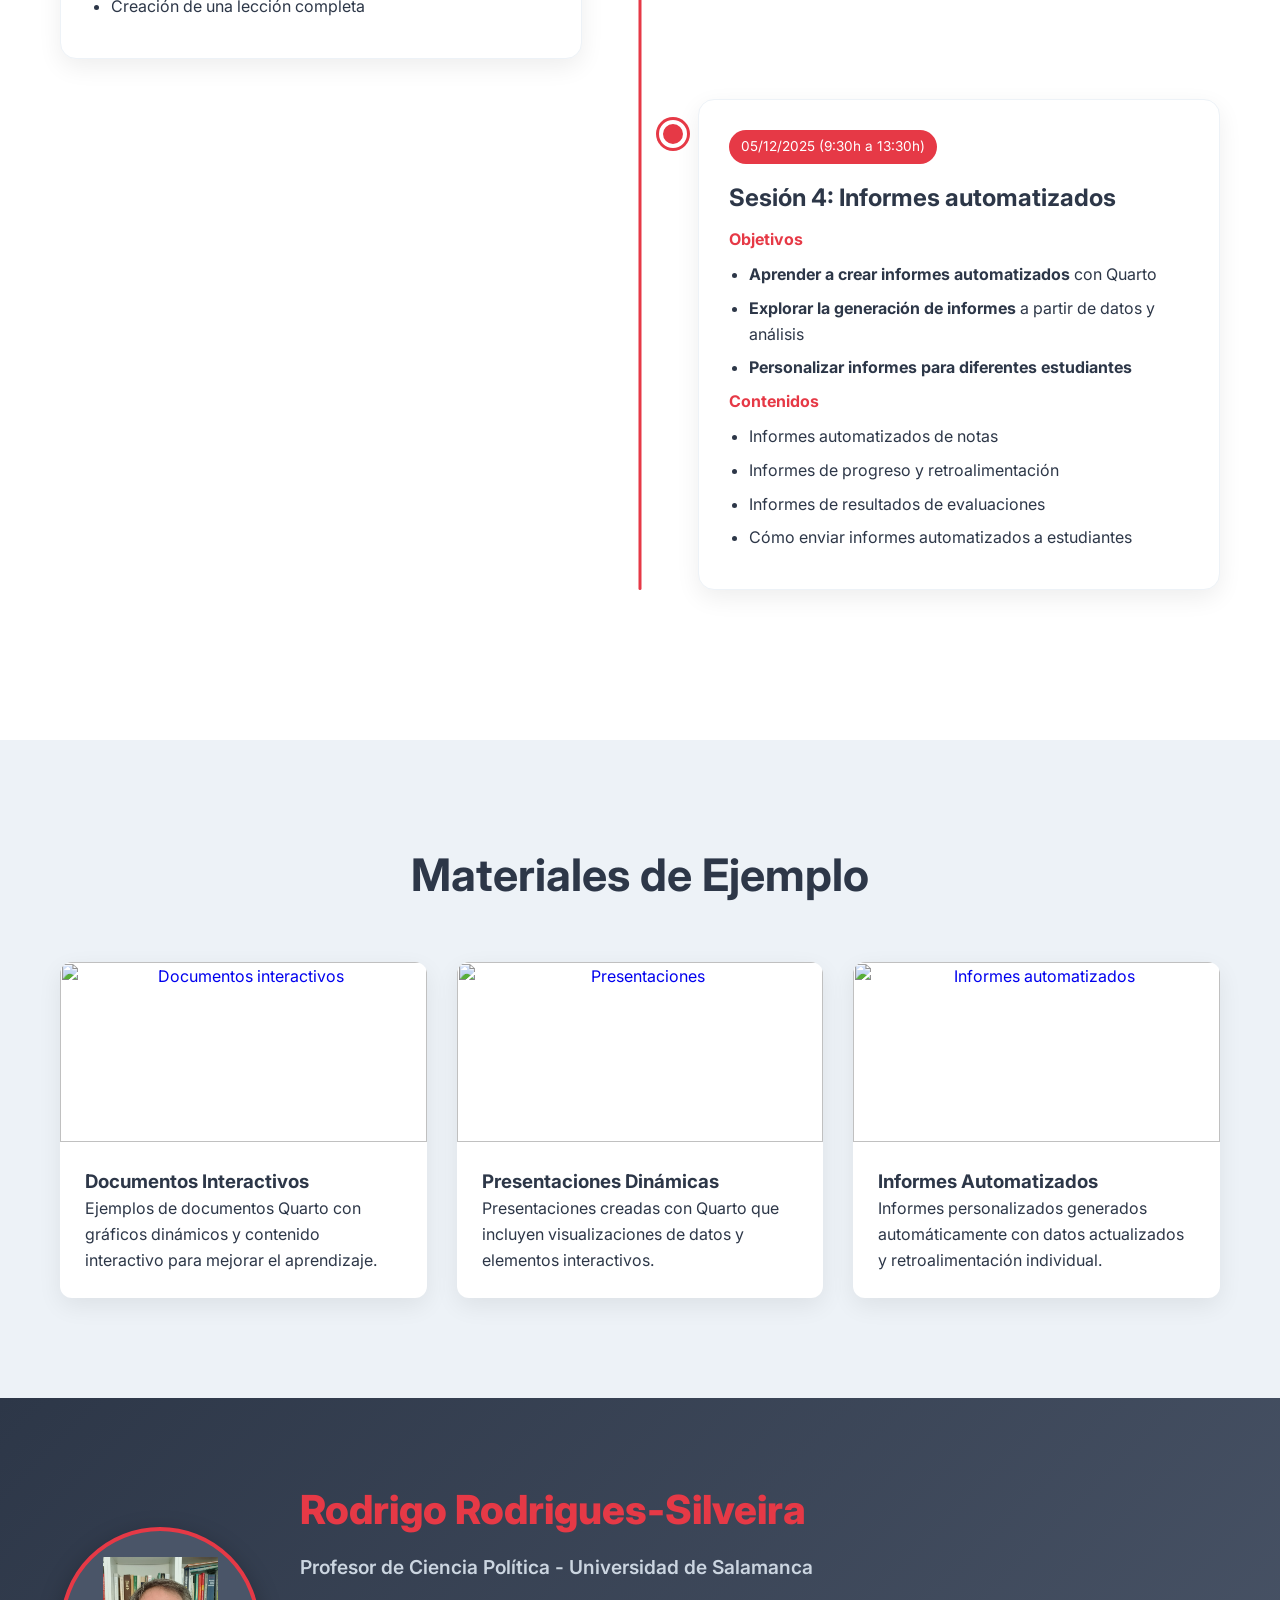
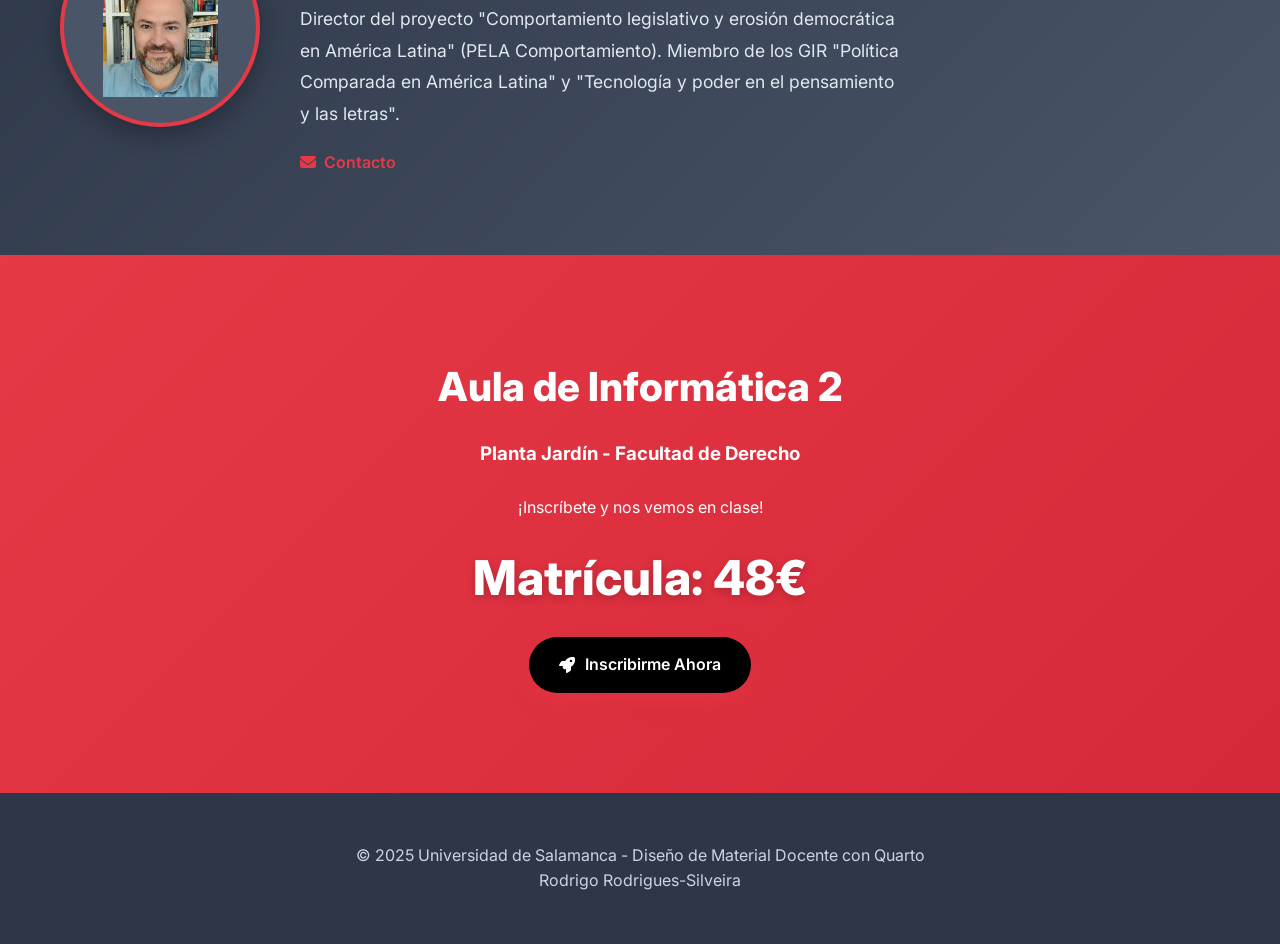
==== commit 9195e523: "Add files via upload" ====
--- a/index.html
+++ b/index.html
@@ -246,7 +246,7 @@
       <p class="hero-subtitle">Un curso práctico con Quarto y RMarkdown para crear contenidos claros, visuales y actualizables automáticamente</p>
       <p class="hero-author">Por Rodrigo Rodrigues-Silveira</p>
       <div class="cta-buttons">
-        <a href="https://vaporetto.usal.es/preactform/detalleCurso?codigo_curso=6525&ano_academico=2025&convocatoria=1" target="_blank" class="btn btn-primary"><i class="fa-solid fa-rocket"></i> Inscribirse Ahora</a>
+        <a href="https://vaporetto.usal.es/preactform/detalleCurso?ano_academico=2025&codigo_curso=6525&convocatoria=1&request_locale=es" target="_blank" class="btn btn-primary"><i class="fa-solid fa-rocket"></i> Inscribirse Ahora</a>
         <a href="#sessions" class="btn btn-secondary"><i class="fa-solid fa-list"></i> Ver Programa</a>
         <a href="#sessions" class="btn btn-secondary"><i class="fa-solid fa-user-graduate"></i>Materiales del Curso</a>
       </div>
@@ -273,7 +273,7 @@
       <h2 class="section-title" style="text-align: center;">Programa del Curso</h2>
       <div class="timeline">
         <div class="session-card left">
-          <span class="session-date">14/11/2025 - 9:30h a 13:30h</span>
+          <span class="session-date">14/11/2025 (9:30h a 13:30h)</span>
           <h3 class="session-title">Sesión 1: ¿Cómo crear documentos interactivos y reproducibles para la docencia?</h3>
           <div class="objectives"><h4>Objetivos</h4>
           <ul>
@@ -289,7 +289,7 @@
           </ul></div>
         </div>
         <div class="session-card right">
-          <span class="session-date">21/11/2025</span>
+          <span class="session-date">21/11/2025 (9:30h a 13:30h)</span>
           <h3 class="session-title">Sesión 2: Datos, gráficos, interactividad</h3>
           <div class="objectives"><h4>Objetivos</h4>
           <ul>
@@ -306,7 +306,7 @@
           </ul></div>
         </div>
         <div class="session-card left">
-          <span class="session-date">28/11/2025 - 9:30h a 13:30h</span>
+          <span class="session-date">28/11/2025 (9:30h a 13:30h)</span>
           <h3 class="session-title">Sesión 3: Materiales docentes con Quarto</h3>
           <div class="objectives"><h4>Objetivos</h4>
           <ul>
@@ -322,7 +322,7 @@
           </ul></div>
         </div>
         <div class="session-card right">
-          <span class="session-date">05/12/2025 - 9:30h a 13:30h</span>
+          <span class="session-date">05/12/2025 (9:30h a 13:30h)</span>
           <h3 class="session-title">Sesión 4: Informes automatizados</h3>
           <div class="objectives"><h4>Objetivos</h4>
           <ul>
@@ -404,7 +404,7 @@
       <br>
       <p>¡Inscríbete y nos vemos en clase!</p>
       <div class="cta-price">Matrícula: 48€</div>
-      <a href="https://vaporetto.usal.es/preactform/detalleCurso?codigo_curso=6525&ano_academico=2025&convocatoria=1" target="_blank" class="btn btn-primary" style="background: black"><i class="fa-solid fa-rocket"></i> Inscribirme Ahora</a>
+      <a href="https://vaporetto.usal.es/preactform/detalleCurso?ano_academico=2025&codigo_curso=6525&convocatoria=1&request_locale=es" target="_blank" class="btn btn-primary" style="background: black"><i class="fa-solid fa-rocket"></i> Inscribirme Ahora</a>
     </div>
   </section>
 
